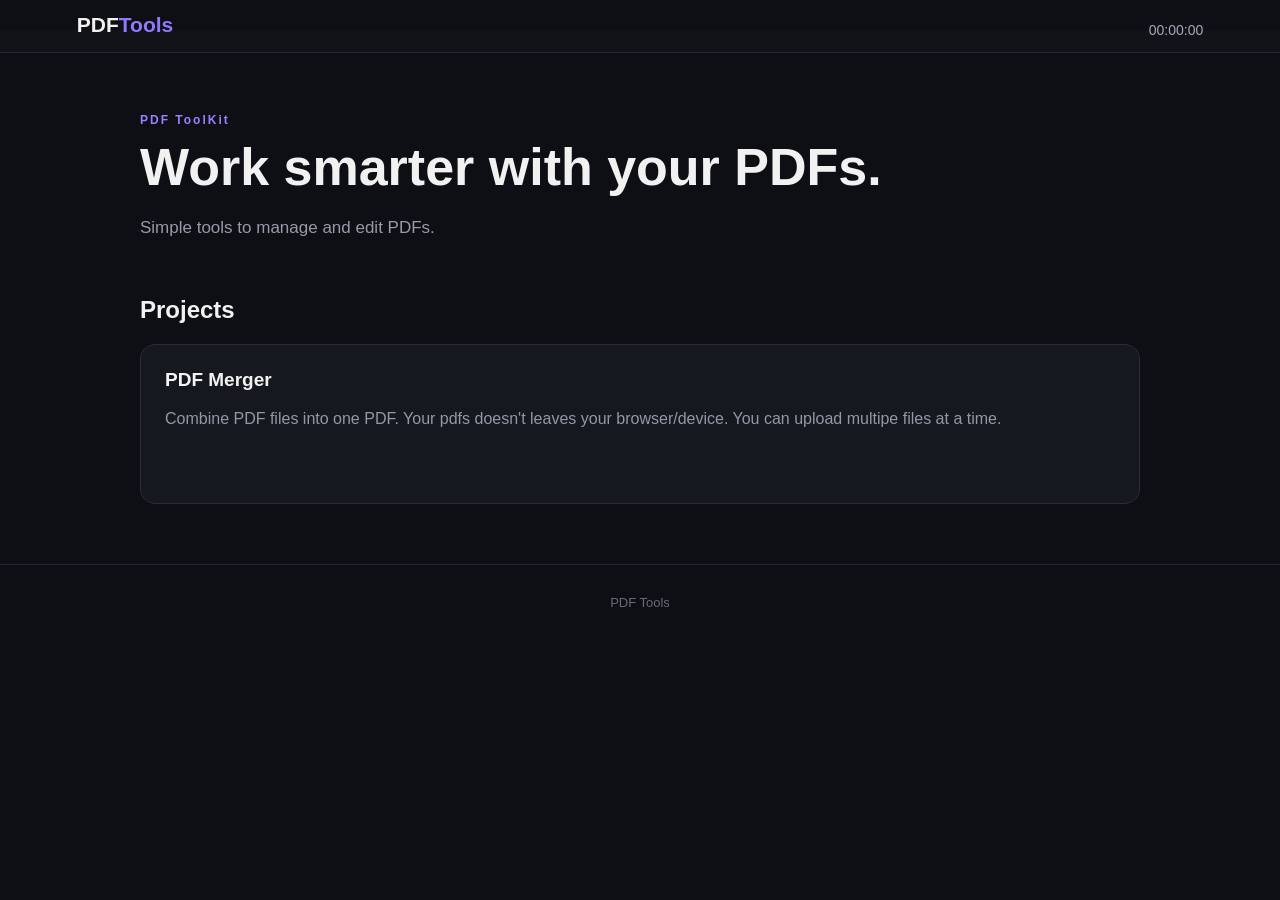
==== index.html @ a6e9956e "completed the home page html and css" ====
<!DOCTYPE html>
<html lang="en">
<head>
    <meta charset="UTF-8">
    <meta name="viewport" content="width=device-width, initial-scale=1.0">
    <title>PDF Tools</title>
    <link rel="stylesheet" href="style.css">
</head>
<body>
    <header class="topbar">
        <div class="logo">PDF<span>Tools</span></div>
        <div id="time">00:00:00</div>
    </header>
        
    
    <main class="body">
        <section class="content">
            <p class="tag">PDF ToolKit</p>
            <h1>Work smarter with your PDFs.</h1>
            <p class="sub">
                Simple tools to manage and edit PDFs.
            </p>
        </section>
        <section>
            <h2>Projects</h2>
            <div class="tools">
                <a href="apps/index.html" class="tool-card">
                    <h3>PDF Merger</h3>
                    <p>Combine PDF files into one PDF. Your pdfs doesn't leaves your browser/device. You can upload multipe files at a time.</p>

                </a>
            </div>
        </section>
    </main>
    <footer>
        PDF Tools
    </footer>
</body>
</html>
---- style.css ----
*{
    box-sizing: border-box;
    margin:0;
    padding:0;
}
body{
    background:#0d0f14;
    color: #f1f1f1;
    font-family: Arial, Helvetica, sans-serif;
}
.topbar{
    height:6px;
    padding: 0 6%;
    display: flex;
    align-items: center;
    justify-content: space-between;
    padding-bottom: 22px;
    border-bottom: 1px solid #252832;
    background-color: #111319;

}
#time{
    color:#a8a8b8;
    font-size:14px;
}
body{
    padding-top: 30px;
}
.logo{
    font-size: 21px;
    font-weight: bold;
    margin-bottom: 10px;
}
.logo span{
    color: #9277ff;
}
.body{
    width:90%;
    max-width: 1000px;
    margin: 0 auto;
    padding: 60px 0;

}
.content{
    margin-bottom: 55px;
}
.tag{
    margin-bottom: 12px;
    color: #9a80ff;
    font-size: 12px;
    font-weight: bold;
    letter-spacing: 2px;
}
h1{
    margin-bottom: 18px;
    font-size: 52px;
    line-height: 1.1;
}
h2{
    margin-bottom: 20px;
    font-size: 24px;

}
.sub{
    color: #969ba7;
    font-size:17px;
    line-height: 1.6;
}
.tools{
    display:grid;
    grid-template-columns: repeat(auto-fit,minmax(270px,1fr));
    gap:18px;
}
.tool-card{
    min-height:160px;
    padding:24px;
    border:1px solid #292d37;
    border-radius: 15px;
    background: #15181f;
    text-decoration: none;
    display:flex;
    flex-direction: column;

}
.tool-card:hover{
    border-color: #6957a8;
    background: #181b24;
}
.tool-card h3{
    margin-bottom: 16px;
    font-size: 19px;
    color: #f3f3f3;
}
.tool-card p{
    color:#9298a5;
    line-height: 1.5;
}
footer{
    padding:30px;
    color: #656b77;
    text-align: center;
    font-size: 13px;
    border-top: 1px solid #252832;
}

@media (max-width:600px){
    .body{
        width:92%;
        padding:45px 0;
    }
    .content{
        margin-bottom: 40px;

    }
    h1{
        font-size:38px;
    }
    .sub{
        font-size:16px;
    }
    .tools{
        grid-template-columns: 1fr;

    }
}
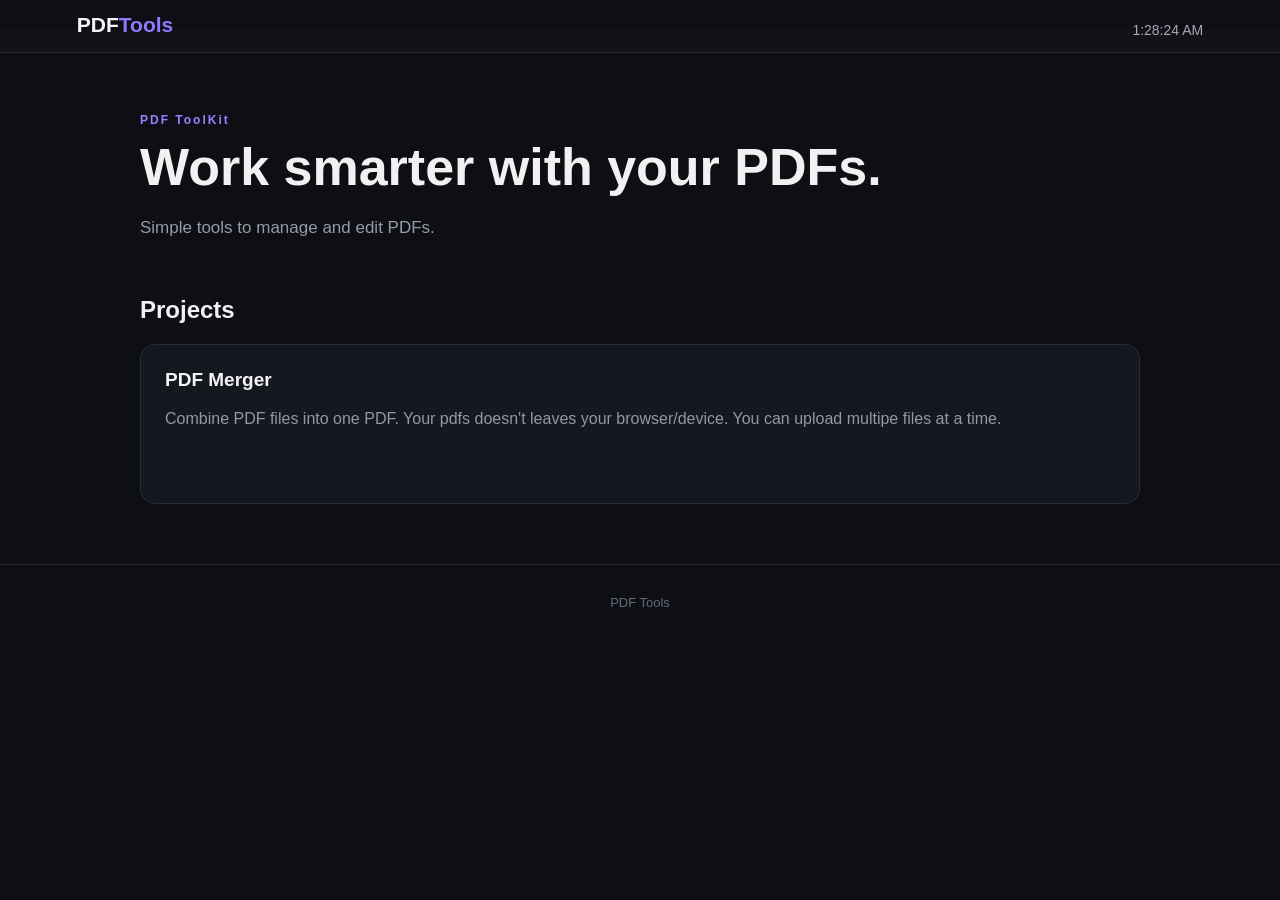
==== commit 734f5868: "added the html and css for the pdfmerger sub app." ====
--- a/index.html
+++ b/index.html
@@ -24,7 +24,7 @@
         <section>
             <h2>Projects</h2>
             <div class="tools">
-                <a href="apps/index.html" class="tool-card">
+                <a href="pdfmerger/index.html" class="tool-card">
                     <h3>PDF Merger</h3>
                     <p>Combine PDF files into one PDF. Your pdfs doesn't leaves your browser/device. You can upload multipe files at a time.</p>
 
@@ -35,5 +35,14 @@
     <footer>
         PDF Tools
     </footer>
+    <script>
+        function updateTime(){
+            const clock = document.getElementById('time');
+            const time = new Date().toLocaleTimeString();
+            clock.textContent = time;
+        }
+        updateTime();
+        setInterval(updateTime,1000);
+    </script>
 </body>
 </html>
--- a/style.css
+++ b/style.css
@@ -30,7 +30,10 @@
     font-size: 21px;
     font-weight: bold;
     margin-bottom: 10px;
-}
+    color: #f5f5f5;
+    text-decoration: none;
+}
+
 .logo span{
     color: #9277ff;
 }
@@ -122,4 +125,80 @@
         grid-template-columns: 1fr;
 
     }
+    .app{
+        padding: 15pxp;
+    }
+}
+.disabled{
+    opacity: .5;
+    border-style: dashed;
+}
+.app{
+    max-width: 700px;
+    padding: 24px;
+    background: #15181f;
+    border: 1px solid #292d38;
+    border-radius: 18px;
+}
+.upload{
+    min-height: 210px;
+    padding: 30px;
+    border: 2px dashed #383d49;
+    border-radius: 14px;
+    text-align: center;
+    cursor: pointer;
+    display:flex;
+    flex-direction: column;
+    align-items: center;
+    justify-content: center;
+}
+.upload:hover{
+    border-color: #8068e8;
+}
+.upload input{
+    display: none;
+}
+.upload h3{
+    font-size: 18px;
+}
+.upload p{
+    color: #8e95a3;
+    margin-top: 8px;
+}
+.file{
+    margin-top: 10px;
+    padding: 13px;
+    border:1px solid #292d38;
+    border-radius: 9px;
+    display:flex;
+    justify-content: space-between;
+    gap:10px;
+}
+.file small{
+    color:#858c99;
+}
+.btn{
+    width:100%;
+    padding: 14px;
+    margin-top: 20px;
+    border:0;
+    border-radius: 9px;
+    background:#7358d9;
+    color:white;
+    font-size: 15px;
+    font-weight: bold;
+    cursor: pointer;
+}
+.btn:hover{
+    background: #8066e8;
+}
+.btn:disabled{
+    background:#40395b;
+    color:#999;
+    cursor: not-allowed;
+}
+.status{
+    margin-top: 14px;
+    color:#9298a5;
+    text-align:center;
 }
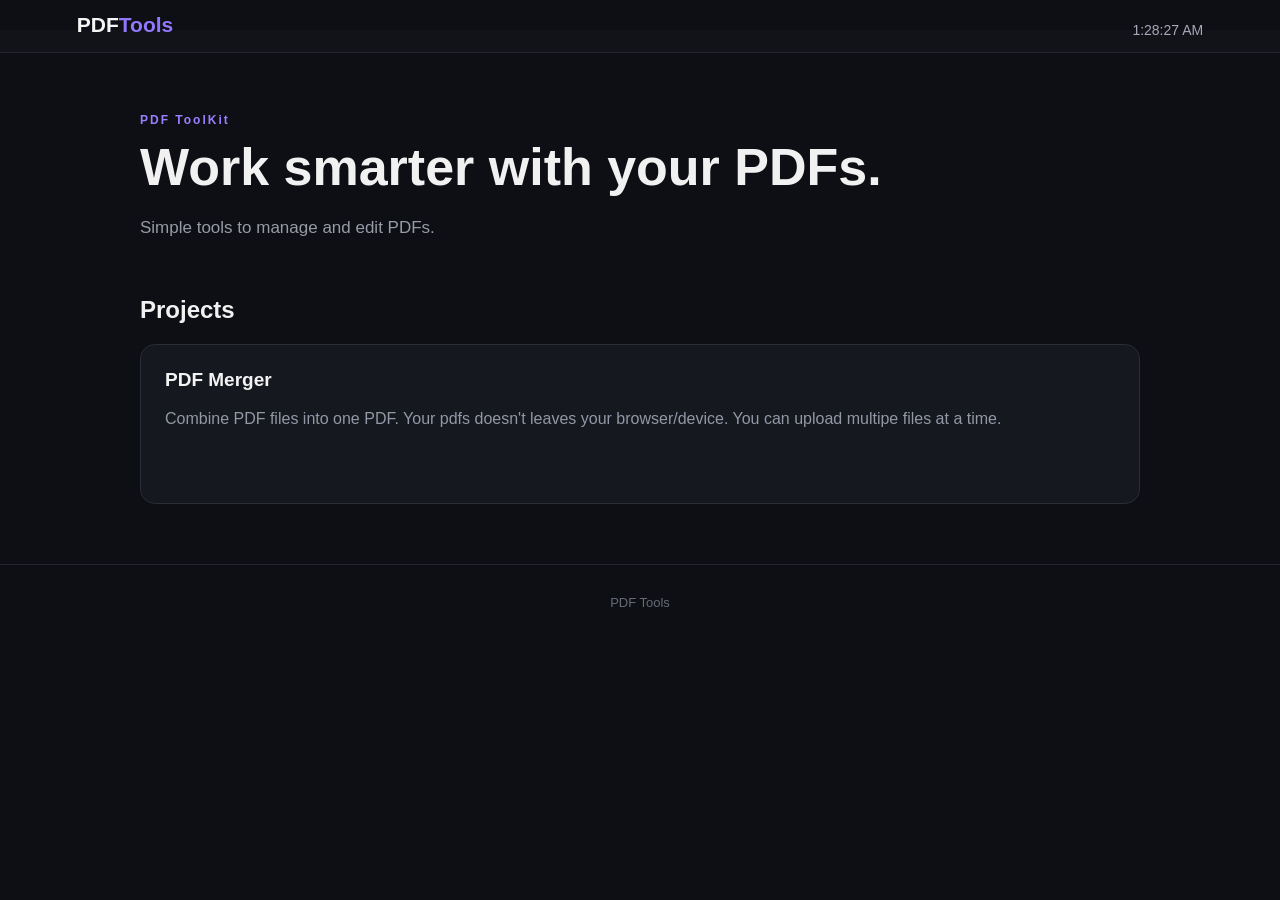
==== commit 17981764: "added image to pdf tool html code" ====
--- a/index.html
+++ b/index.html
@@ -24,7 +24,7 @@
         <section>
             <h2>Projects</h2>
             <div class="tools">
-                <a href="pdfmerger/index.html" class="tool-card">
+                <a href="./pdfmerger/" class="tool-card">
                     <h3>PDF Merger</h3>
                     <p>Combine PDF files into one PDF. Your pdfs doesn't leaves your browser/device. You can upload multipe files at a time.</p>
 
--- a/style.css
+++ b/style.css
@@ -126,7 +126,7 @@
 
     }
     .app{
-        padding: 15pxp;
+        padding: 15px;
     }
 }
 .disabled{
@@ -139,6 +139,7 @@
     background: #15181f;
     border: 1px solid #292d38;
     border-radius: 18px;
+    margin: 30px auto;
 }
 .upload{
     min-height: 210px;
@@ -201,4 +202,96 @@
     margin-top: 14px;
     color:#9298a5;
     text-align:center;
+}
+.file button {
+  border: 0;
+  background: none;
+  color: #999;
+  font-size: 20px;
+  cursor: pointer;
+}
+
+.file button:hover {
+  color: #ff6b6b;
+}
+.compression{
+    margin-top: 20px;
+}
+.compression h3{
+    margin-bottom: 12px;
+    font-size: 16px;
+}
+.levels{
+    display:grid;
+    grid-template-columns: repeat(3,1fr);
+    gap:8px;
+}
+.level{
+    padding: 13px 8px;
+    border: 1px solid #292d37;
+    border-radius: 9px;
+    background: #111319;
+    color:#ddd;
+    cursor: pointer;
+}
+.level strong,.level small{
+    display: block;
+}
+.level strong{
+    margin-bottom: 5px;
+
+}
+.level small{
+    color: #858b97;
+    font-size: 11px;
+}
+.level:hover{
+    border-color: #6957a8;
+
+}
+.level.active{
+    border-color: #8068df;
+    background: #25203d;
+}
+.size{
+    margin-top: 20px;
+    padding: 15px;
+    border: 1px solid #292d37;
+    border-radius: 10px;
+    background:#111319;
+    display:grid;
+    grid-template-columns: repeat(3,1fr);
+    gap: 10px;
+    text-align: center;
+}
+.size small,.size strong{
+    display: block;
+}
+.size small{
+    margin-bottom: 6px;
+    color: #858b97;
+    font-size: 11px;
+}
+.size strong{
+    font-size:15px;
+}
+#fileInfo{
+    margin-top:15px;
+}
+#fileInfo .file{
+    background:#111319;
+
+}
+#fileInfo small{
+    color:#9298a5;
+}
+@media (max-width:600px){
+    .levels{
+        grid-template-columns: 1fr;
+
+    }
+    .size{
+        grid-template-columns: 1fr;
+        gap:15px;
+    }
 }
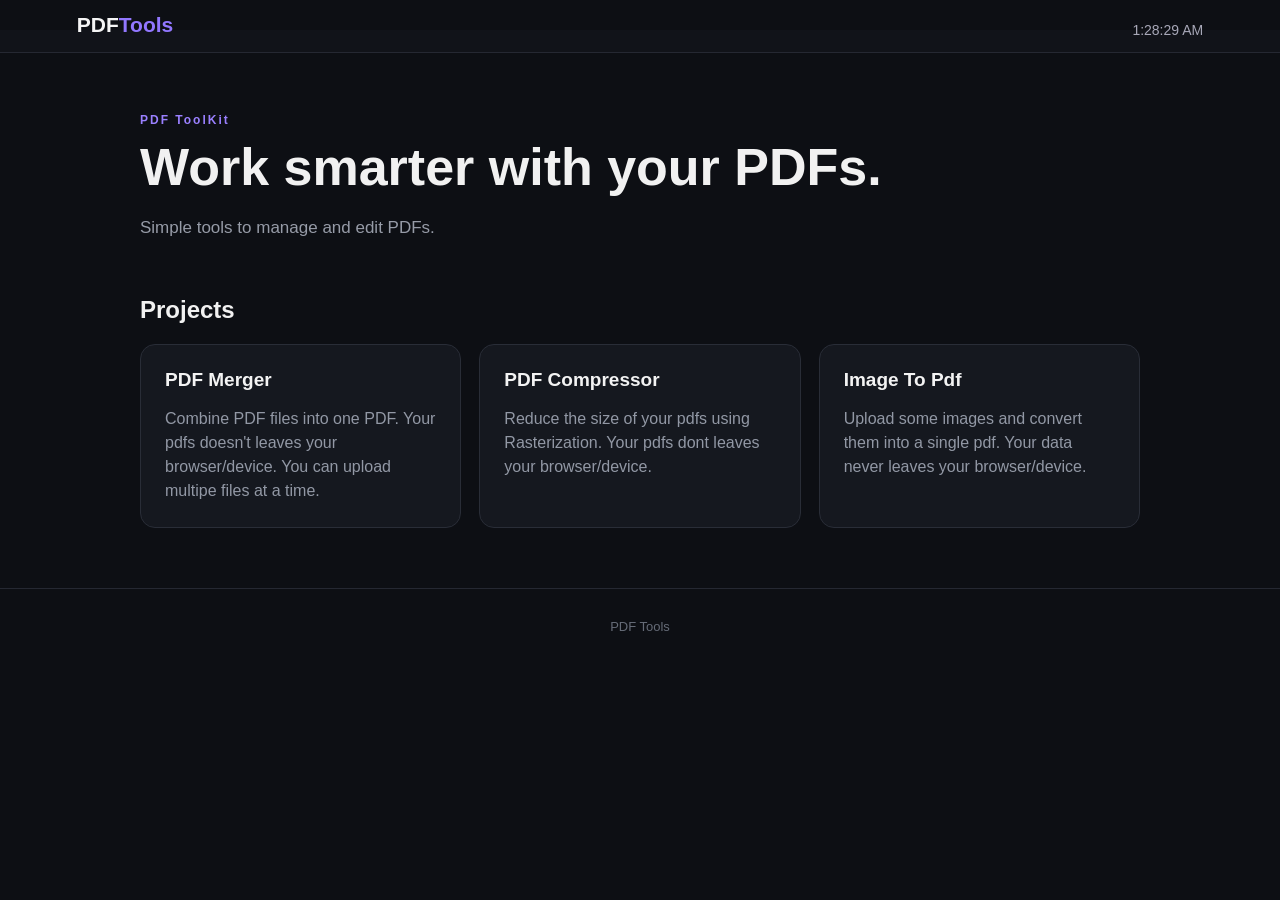
==== commit 2b74eb59: "update home screen" ====
--- a/index.html
+++ b/index.html
@@ -29,6 +29,16 @@
                     <p>Combine PDF files into one PDF. Your pdfs doesn't leaves your browser/device. You can upload multipe files at a time.</p>
 
                 </a>
+                <a href="./pdfcompress/" class="tool-card">
+                    <h3>PDF Compressor</h3>
+                    <p>Reduce the size of your pdfs using Rasterization. Your pdfs dont leaves your browser/device.</p>
+
+                </a>
+                <a href="./imgtopdf/" class="tool-card">
+                    <h3>Image To Pdf</h3>
+                    <p>Upload some images and convert them into a single pdf. Your data never leaves your browser/device.</p>
+
+                </a>
             </div>
         </section>
     </main>
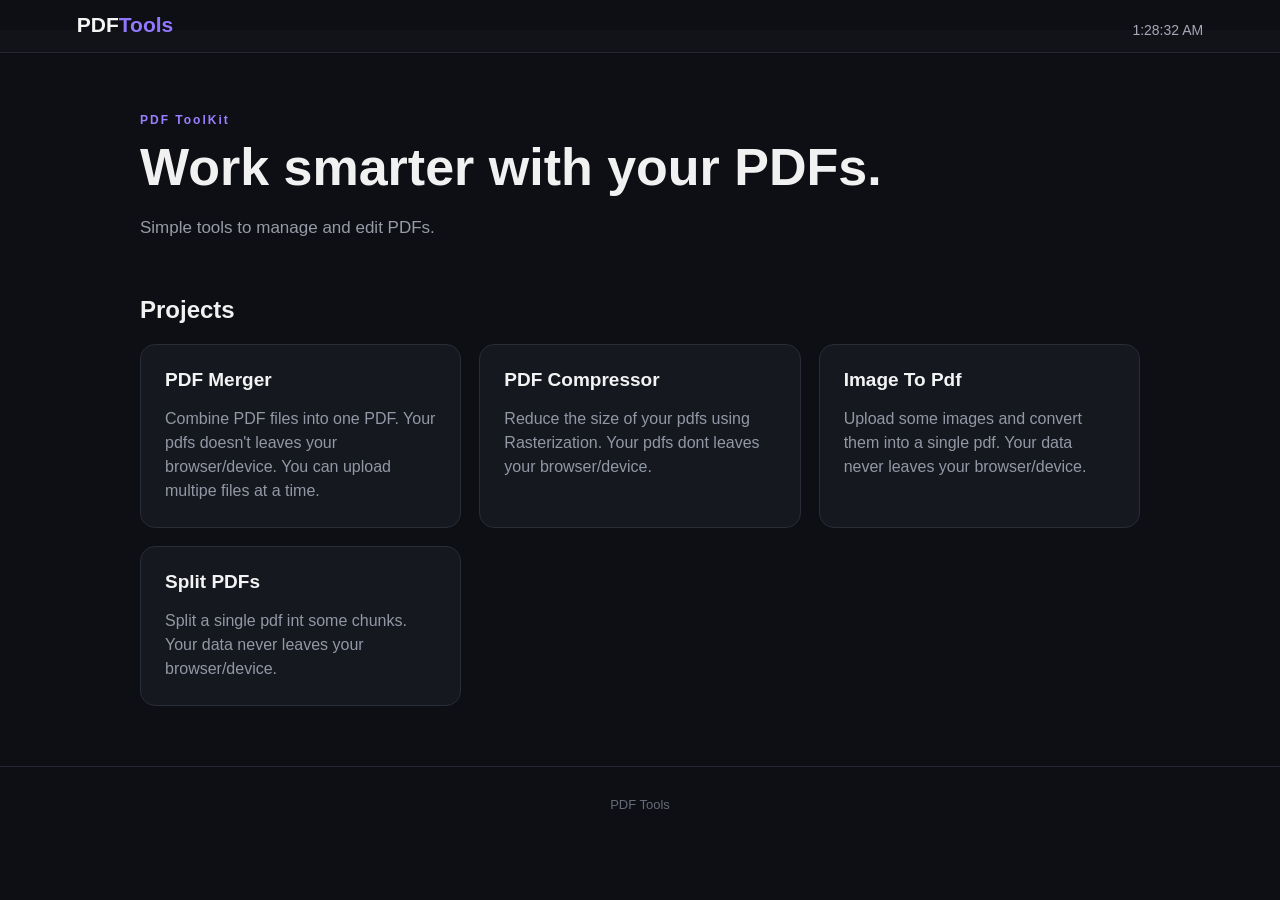
==== commit bb5bc277: "update readme and home" ====
--- a/index.html
+++ b/index.html
@@ -39,6 +39,11 @@
                     <p>Upload some images and convert them into a single pdf. Your data never leaves your browser/device.</p>
 
                 </a>
+                <a href="./split/" class="tool-card">
+                    <h3>Split PDFs</h3>
+                    <p>Split a single pdf int some chunks. Your data never leaves your browser/device.</p>
+
+                </a>
             </div>
         </section>
     </main>
